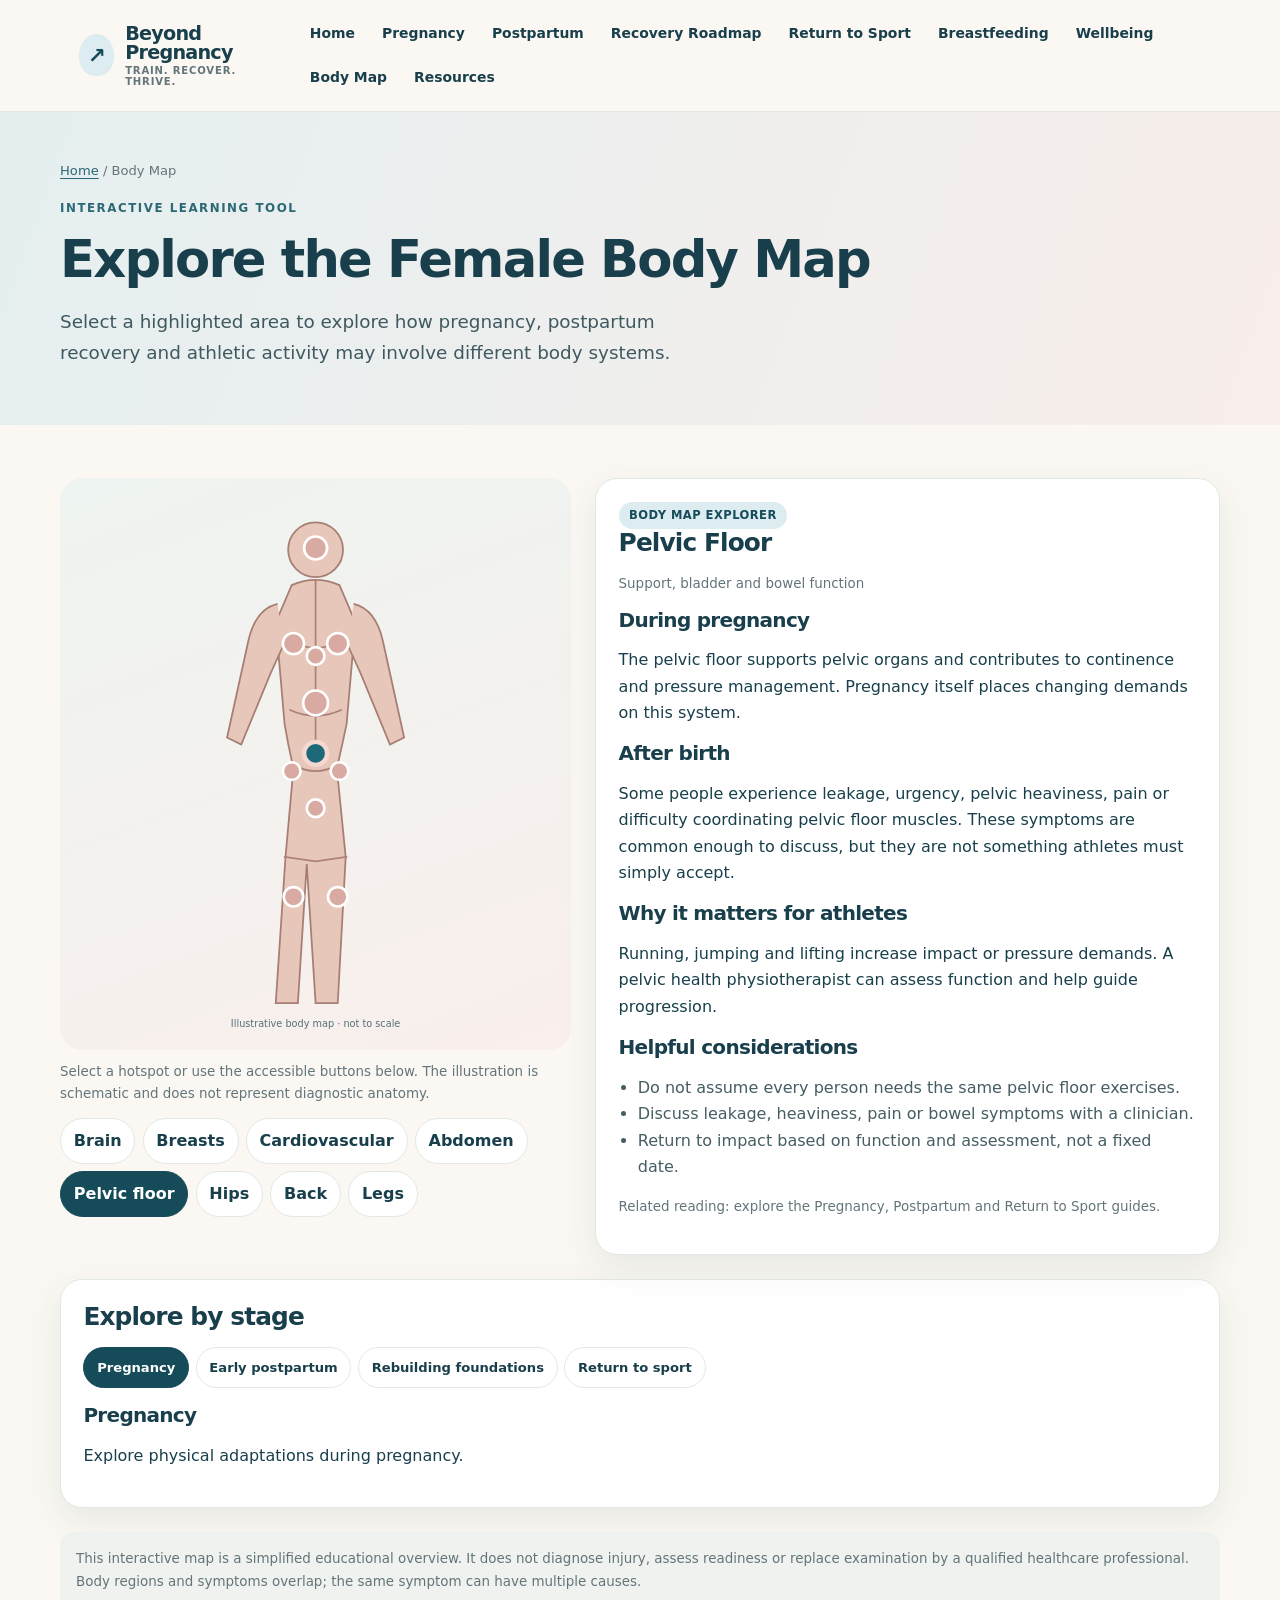
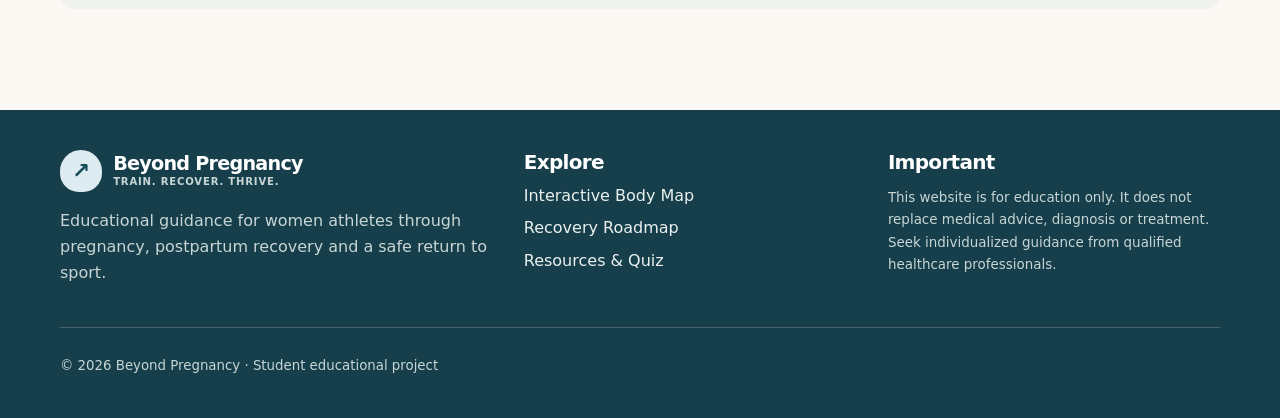
==== pages/body-map.html @ d061c002 "Add files via upload versión inicial" ====
<!doctype html>
<html lang="en"><head><meta charset="utf-8"><meta name="viewport" content="width=device-width, initial-scale=1">
<meta name="description" content="Evidence-informed educational guidance for women athletes navigating pregnancy, postpartum recovery and a return to sport.">
<title>Interactive Body Map | Beyond Pregnancy</title><link rel="stylesheet" href="../css/style.css" onerror="this.href='css/style.css'">
<script defer src="../js/main.js" onerror="this.src='js/main.js'"></script></head>
<body><a class="skip-link" href="#main">Skip to content</a>
<header class="site-header"><div class="header-inner"><a class="brand" href="../index.html"><span class="brand-mark">↗</span><span>Beyond Pregnancy<small>TRAIN. RECOVER. THRIVE.</small></span></a>
<button class="menu-toggle" aria-expanded="false" aria-label="Toggle navigation">☰</button><nav class="nav" aria-label="Main navigation">
<a href="../index.html">Home</a><a href="pregnancy.html">Pregnancy</a><a href="postpartum.html">Postpartum</a><a href="recovery-roadmap.html">Recovery Roadmap</a><a href="return-to-sport.html">Return to Sport</a><a href="breastfeeding.html">Breastfeeding</a><a href="wellbeing.html">Wellbeing</a><a href="body-map.html">Body Map</a><a href="resources.html">Resources</a>
</nav></div></header>

<main id="main"><section class="page-hero"><div class="container"><div class="breadcrumb"><a href="../index.html">Home</a> / Body Map</div><span class="eyebrow">Interactive learning tool</span><h1>Explore the Female Body Map</h1><p class="lead">Select a highlighted area to explore how pregnancy, postpartum recovery and athletic activity may involve different body systems.</p></div></section>
<section class="section"><div class="container"><div class="bodymap-layout"><div><div class="bodymap-figure"><svg viewBox="0 0 360 610" role="img" aria-label="Stylized educational front-view body diagram with selectable regions">
<g class="anatomy-shape"><circle cx="180" cy="63" r="31"/><path d="M153 103 Q180 91 207 103 L225 145 L215 260 Q210 284 204 310 L214 410 L205 575 L180 575 L170 418 L160 575 L135 575 L146 410 L155 310 Q149 284 145 260 L135 145 Z"/><path d="M137 124 Q112 130 104 166 L80 275 L96 283 L129 203 L144 170 M223 124 Q248 130 256 166 L280 275 L264 283 L231 203 L216 170" /></g>
<path class="anatomy-detail" d="M180 97 L180 295 M150 165 Q180 183 210 165 M151 244 Q180 257 209 244 M155 306 Q180 320 205 306 M145 410 L180 415 L215 410"/>
<circle class="hotspot" data-zone="brain" cx="180" cy="61" r="13"/><circle class="hotspot" data-zone="breasts" cx="155" cy="169" r="12"/><circle class="hotspot" data-zone="breasts" cx="205" cy="169" r="12"/>
<circle class="hotspot" data-zone="cardiovascular" cx="180" cy="183" r="10"/><circle class="hotspot" data-zone="abdomen" cx="180" cy="236" r="14"/><circle class="hotspot" data-zone="pelvic" cx="180" cy="293" r="13"/>
<circle class="hotspot" data-zone="hips" cx="153" cy="313" r="10"/><circle class="hotspot" data-zone="hips" cx="207" cy="313" r="10"/><circle class="hotspot" data-zone="back" cx="180" cy="355" r="10"/><circle class="hotspot" data-zone="legs" cx="155" cy="455" r="11"/><circle class="hotspot" data-zone="legs" cx="205" cy="455" r="11"/>
<text x="180" y="602" text-anchor="middle" font-size="11" fill="#557078">Illustrative body map · not to scale</text></svg></div><div class="small" style="margin-top:.7rem">Select a hotspot or use the accessible buttons below. The illustration is schematic and does not represent diagnostic anatomy.</div>
<div class="bodymap-buttons"><button data-zone="brain">Brain</button><button data-zone="breasts">Breasts</button><button data-zone="cardiovascular">Cardiovascular</button><button data-zone="abdomen">Abdomen</button><button data-zone="pelvic">Pelvic floor</button><button data-zone="hips">Hips</button><button data-zone="back">Back</button><button data-zone="legs">Legs</button></div></div>
<article class="tool-panel" id="bodymap-detail" aria-live="polite"><h2>Pelvic Floor</h2><p>Select a body area to learn more.</p></article></div>
<div class="tool-panel" style="margin-top:1.5rem"><h2>Explore by stage</h2><div class="stage-tabs"><button class="active" data-stage="pregnancy">Pregnancy</button><button data-stage="early">Early postpartum</button><button data-stage="rebuild">Rebuilding foundations</button><button data-stage="sport">Return to sport</button></div><div id="stage-description"><h3>Pregnancy</h3><p>Explore physical adaptations during pregnancy.</p></div></div>
<div class="disclaimer" style="margin-top:1.5rem">This interactive map is a simplified educational overview. It does not diagnose injury, assess readiness or replace examination by a qualified healthcare professional. Body regions and symptoms overlap; the same symptom can have multiple causes.</div></div></section></main>
<footer class="site-footer"><div class="container footer-grid"><div><a class="brand" style="color:white" href="../index.html"><span class="brand-mark">↗</span><span>Beyond Pregnancy<small>TRAIN. RECOVER. THRIVE.</small></span></a><p>Educational guidance for women athletes through pregnancy, postpartum recovery and a safe return to sport.</p></div><div><h3 style="color:white">Explore</h3><div class="footer-links"><a href="../pages/body-map.html">Interactive Body Map</a><a href="../pages/recovery-roadmap.html">Recovery Roadmap</a><a href="../pages/resources.html">Resources & Quiz</a></div></div><div><h3 style="color:white">Important</h3><p class="small">This website is for education only. It does not replace medical advice, diagnosis or treatment. Seek individualized guidance from qualified healthcare professionals.</p></div></div><div class="container"><hr style="border-color:#49636a"><small>© <span data-year></span> Beyond Pregnancy · Student educational project</small></div></footer><script defer src="../js/body-map.js"></script></body></html>
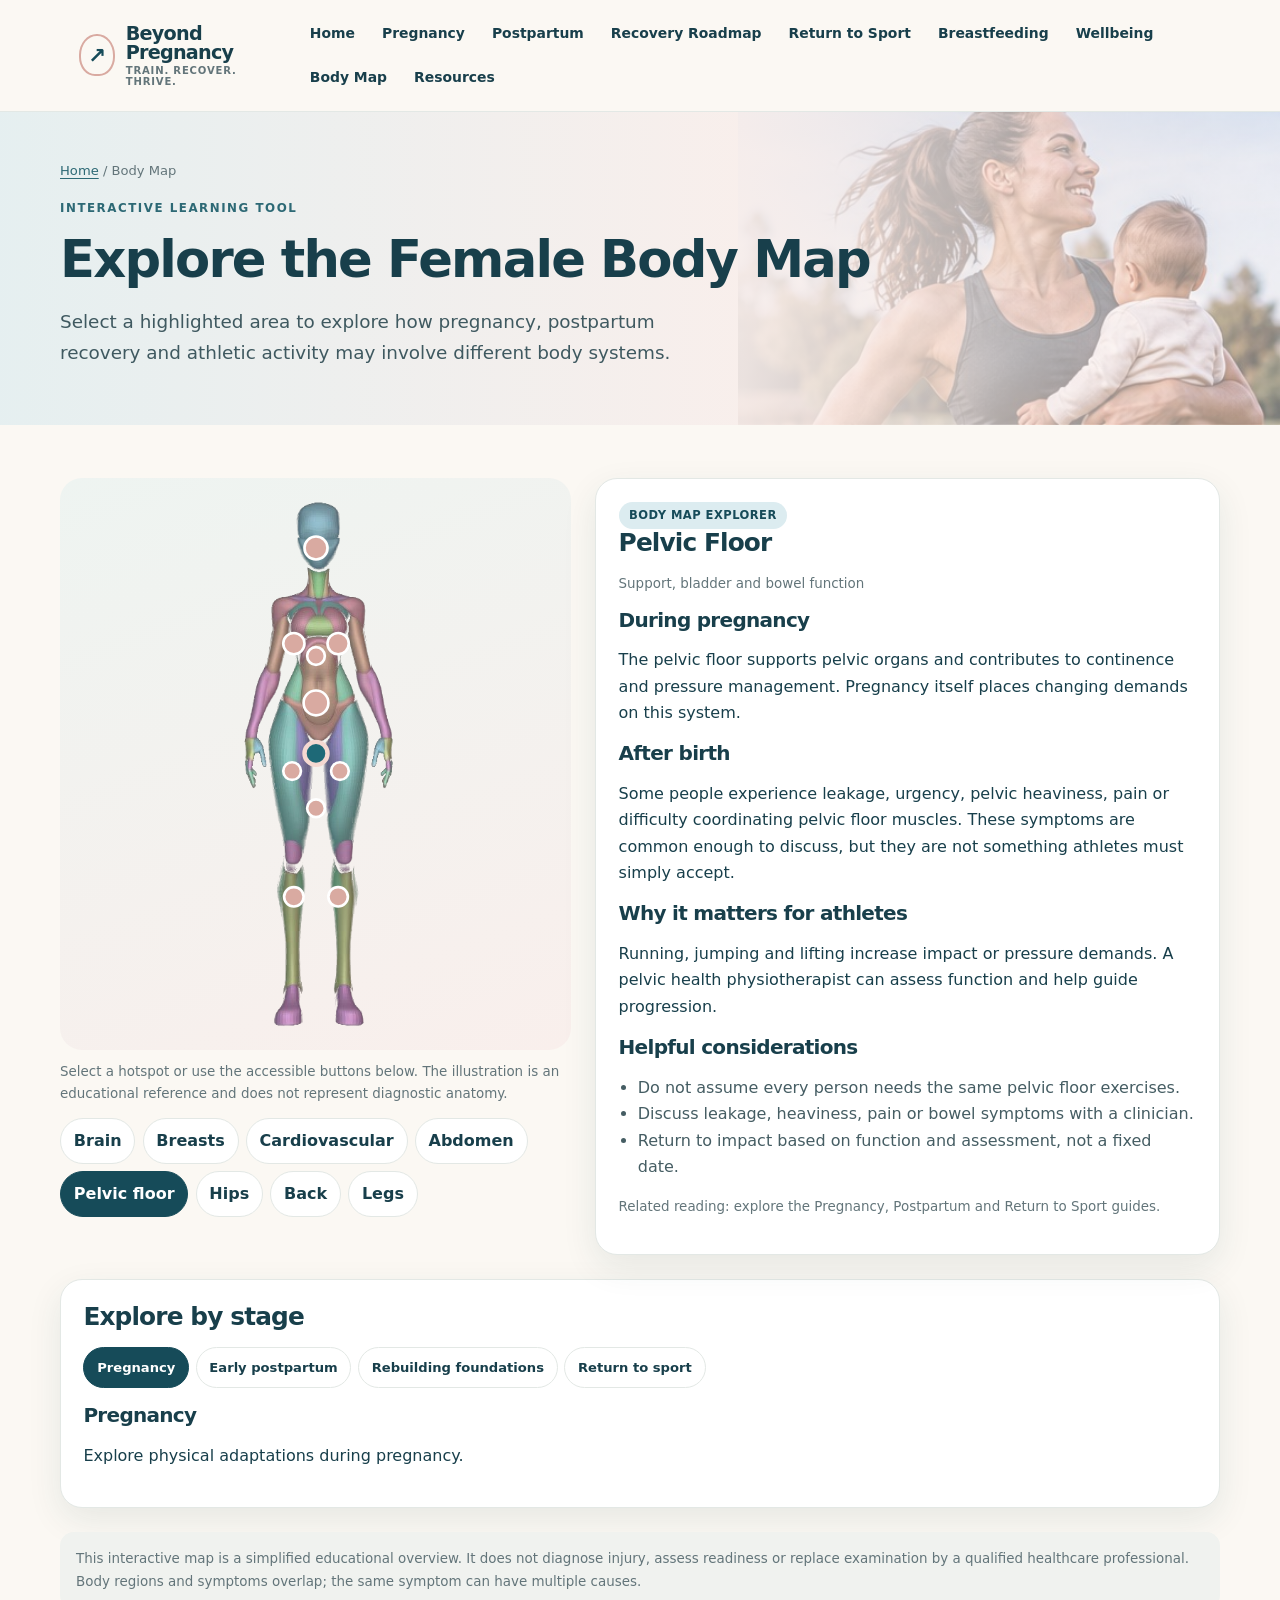
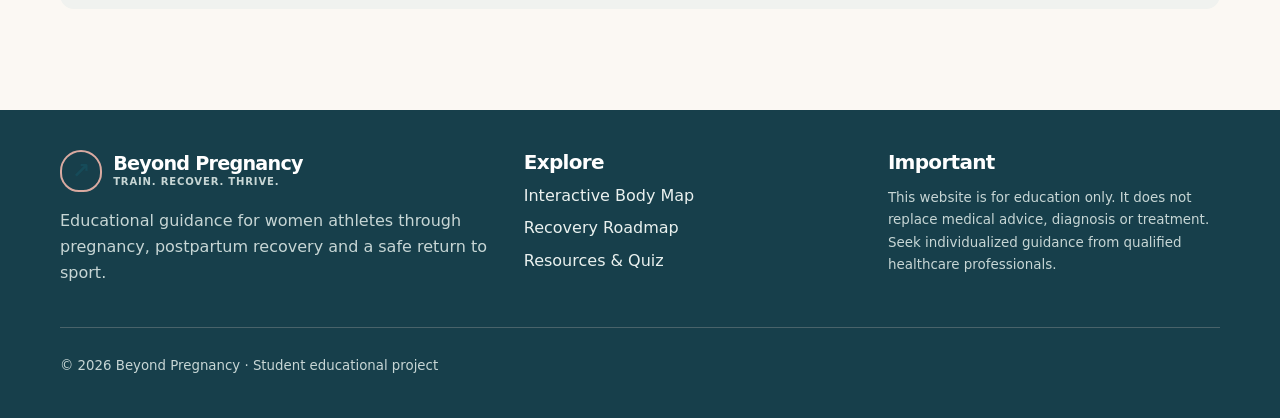
==== commit 9dfffe8e: "Add files via upload versión 2" ====
--- a/pages/body-map.html
+++ b/pages/body-map.html
@@ -10,13 +10,11 @@
 </nav></div></header>
 
 <main id="main"><section class="page-hero"><div class="container"><div class="breadcrumb"><a href="../index.html">Home</a> / Body Map</div><span class="eyebrow">Interactive learning tool</span><h1>Explore the Female Body Map</h1><p class="lead">Select a highlighted area to explore how pregnancy, postpartum recovery and athletic activity may involve different body systems.</p></div></section>
-<section class="section"><div class="container"><div class="bodymap-layout"><div><div class="bodymap-figure"><svg viewBox="0 0 360 610" role="img" aria-label="Stylized educational front-view body diagram with selectable regions">
-<g class="anatomy-shape"><circle cx="180" cy="63" r="31"/><path d="M153 103 Q180 91 207 103 L225 145 L215 260 Q210 284 204 310 L214 410 L205 575 L180 575 L170 418 L160 575 L135 575 L146 410 L155 310 Q149 284 145 260 L135 145 Z"/><path d="M137 124 Q112 130 104 166 L80 275 L96 283 L129 203 L144 170 M223 124 Q248 130 256 166 L280 275 L264 283 L231 203 L216 170" /></g>
-<path class="anatomy-detail" d="M180 97 L180 295 M150 165 Q180 183 210 165 M151 244 Q180 257 209 244 M155 306 Q180 320 205 306 M145 410 L180 415 L215 410"/>
+<section class="section"><div class="container"><div class="bodymap-layout"><div><div class="bodymap-figure"><div class="anatomy-image-wrap"><img src="../images/anatomy/female-anatomy.png" alt="Female anatomical body illustration showing major body regions" class="anatomy-image"><svg viewBox="0 0 360 610" role="group" aria-label="Selectable body regions">
 <circle class="hotspot" data-zone="brain" cx="180" cy="61" r="13"/><circle class="hotspot" data-zone="breasts" cx="155" cy="169" r="12"/><circle class="hotspot" data-zone="breasts" cx="205" cy="169" r="12"/>
 <circle class="hotspot" data-zone="cardiovascular" cx="180" cy="183" r="10"/><circle class="hotspot" data-zone="abdomen" cx="180" cy="236" r="14"/><circle class="hotspot" data-zone="pelvic" cx="180" cy="293" r="13"/>
 <circle class="hotspot" data-zone="hips" cx="153" cy="313" r="10"/><circle class="hotspot" data-zone="hips" cx="207" cy="313" r="10"/><circle class="hotspot" data-zone="back" cx="180" cy="355" r="10"/><circle class="hotspot" data-zone="legs" cx="155" cy="455" r="11"/><circle class="hotspot" data-zone="legs" cx="205" cy="455" r="11"/>
-<text x="180" y="602" text-anchor="middle" font-size="11" fill="#557078">Illustrative body map · not to scale</text></svg></div><div class="small" style="margin-top:.7rem">Select a hotspot or use the accessible buttons below. The illustration is schematic and does not represent diagnostic anatomy.</div>
+</svg></div></div><div class="small" style="margin-top:.7rem">Select a hotspot or use the accessible buttons below. The illustration is an educational reference and does not represent diagnostic anatomy.</div>
 <div class="bodymap-buttons"><button data-zone="brain">Brain</button><button data-zone="breasts">Breasts</button><button data-zone="cardiovascular">Cardiovascular</button><button data-zone="abdomen">Abdomen</button><button data-zone="pelvic">Pelvic floor</button><button data-zone="hips">Hips</button><button data-zone="back">Back</button><button data-zone="legs">Legs</button></div></div>
 <article class="tool-panel" id="bodymap-detail" aria-live="polite"><h2>Pelvic Floor</h2><p>Select a body area to learn more.</p></article></div>
 <div class="tool-panel" style="margin-top:1.5rem"><h2>Explore by stage</h2><div class="stage-tabs"><button class="active" data-stage="pregnancy">Pregnancy</button><button data-stage="early">Early postpartum</button><button data-stage="rebuild">Rebuilding foundations</button><button data-stage="sport">Return to sport</button></div><div id="stage-description"><h3>Pregnancy</h3><p>Explore physical adaptations during pregnancy.</p></div></div>
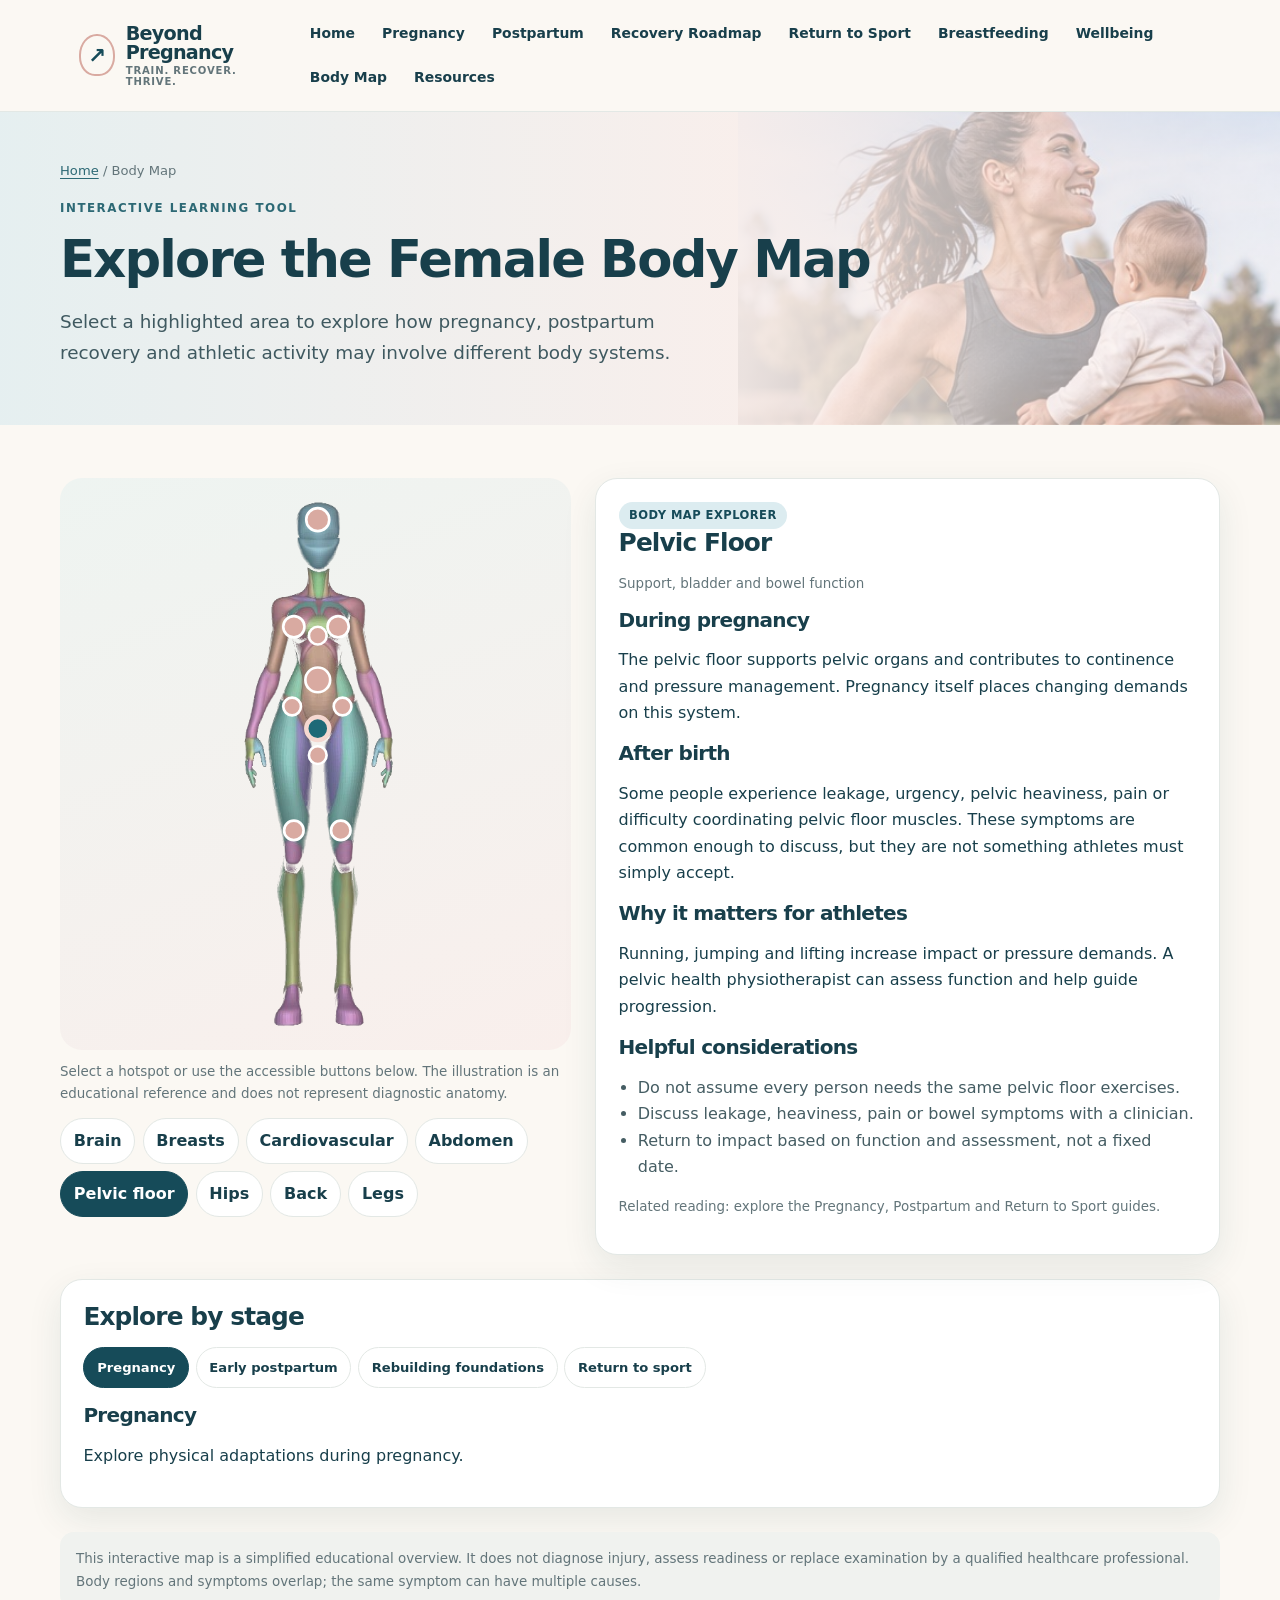
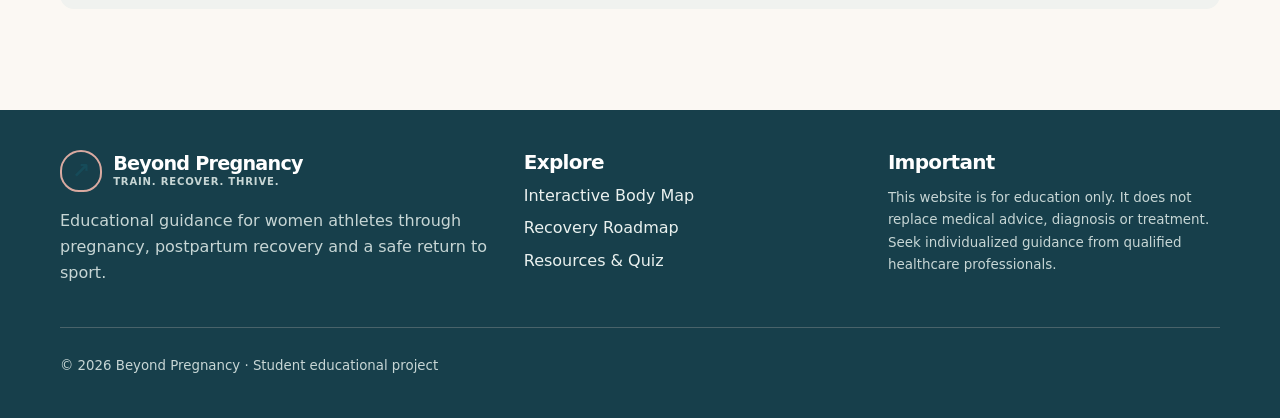
==== commit 4bceab5b: "Update body-map.html ajuste puntos - body map" ====
--- a/pages/body-map.html
+++ b/pages/body-map.html
@@ -11,12 +11,12 @@
 
 <main id="main"><section class="page-hero"><div class="container"><div class="breadcrumb"><a href="../index.html">Home</a> / Body Map</div><span class="eyebrow">Interactive learning tool</span><h1>Explore the Female Body Map</h1><p class="lead">Select a highlighted area to explore how pregnancy, postpartum recovery and athletic activity may involve different body systems.</p></div></section>
 <section class="section"><div class="container"><div class="bodymap-layout"><div><div class="bodymap-figure"><div class="anatomy-image-wrap"><img src="../images/anatomy/female-anatomy.png" alt="Female anatomical body illustration showing major body regions" class="anatomy-image"><svg viewBox="0 0 360 610" role="group" aria-label="Selectable body regions">
-<circle class="hotspot" data-zone="brain" cx="180" cy="61" r="13"/><circle class="hotspot" data-zone="breasts" cx="155" cy="169" r="12"/><circle class="hotspot" data-zone="breasts" cx="205" cy="169" r="12"/>
-<circle class="hotspot" data-zone="cardiovascular" cx="180" cy="183" r="10"/><circle class="hotspot" data-zone="abdomen" cx="180" cy="236" r="14"/><circle class="hotspot" data-zone="pelvic" cx="180" cy="293" r="13"/>
-<circle class="hotspot" data-zone="hips" cx="153" cy="313" r="10"/><circle class="hotspot" data-zone="hips" cx="207" cy="313" r="10"/><circle class="hotspot" data-zone="back" cx="180" cy="355" r="10"/><circle class="hotspot" data-zone="legs" cx="155" cy="455" r="11"/><circle class="hotspot" data-zone="legs" cx="205" cy="455" r="11"/>
+<circle class="hotspot" data-zone="brain" cx="182" cy="29" r="13"/><circle class="hotspot" data-zone="breasts" cx="155" cy="150" r="12"/><circle class="hotspot" data-zone="breasts" cx="205" cy="150" r="12"/>
+<circle class="hotspot" data-zone="cardiovascular" cx="182" cy="160" r="10"/><circle class="hotspot" data-zone="abdomen" cx="182" cy="210" r="14"/><circle class="hotspot" data-zone="pelvic" cx="182" cy="265" r="13"/>
+<circle class="hotspot" data-zone="hips" cx="153" cy="240" r="10"/><circle class="hotspot" data-zone="hips" cx="210" cy="240" r="10"/><circle class="hotspot" data-zone="back" cx="182" cy="295" r="10"/><circle class="hotspot" data-zone="legs" cx="155" cy="380" r="11"/><circle class="hotspot" data-zone="legs" cx="208" cy="380" r="11"/>
 </svg></div></div><div class="small" style="margin-top:.7rem">Select a hotspot or use the accessible buttons below. The illustration is an educational reference and does not represent diagnostic anatomy.</div>
 <div class="bodymap-buttons"><button data-zone="brain">Brain</button><button data-zone="breasts">Breasts</button><button data-zone="cardiovascular">Cardiovascular</button><button data-zone="abdomen">Abdomen</button><button data-zone="pelvic">Pelvic floor</button><button data-zone="hips">Hips</button><button data-zone="back">Back</button><button data-zone="legs">Legs</button></div></div>
 <article class="tool-panel" id="bodymap-detail" aria-live="polite"><h2>Pelvic Floor</h2><p>Select a body area to learn more.</p></article></div>
 <div class="tool-panel" style="margin-top:1.5rem"><h2>Explore by stage</h2><div class="stage-tabs"><button class="active" data-stage="pregnancy">Pregnancy</button><button data-stage="early">Early postpartum</button><button data-stage="rebuild">Rebuilding foundations</button><button data-stage="sport">Return to sport</button></div><div id="stage-description"><h3>Pregnancy</h3><p>Explore physical adaptations during pregnancy.</p></div></div>
 <div class="disclaimer" style="margin-top:1.5rem">This interactive map is a simplified educational overview. It does not diagnose injury, assess readiness or replace examination by a qualified healthcare professional. Body regions and symptoms overlap; the same symptom can have multiple causes.</div></div></section></main>
-<footer class="site-footer"><div class="container footer-grid"><div><a class="brand" style="color:white" href="../index.html"><span class="brand-mark">↗</span><span>Beyond Pregnancy<small>TRAIN. RECOVER. THRIVE.</small></span></a><p>Educational guidance for women athletes through pregnancy, postpartum recovery and a safe return to sport.</p></div><div><h3 style="color:white">Explore</h3><div class="footer-links"><a href="../pages/body-map.html">Interactive Body Map</a><a href="../pages/recovery-roadmap.html">Recovery Roadmap</a><a href="../pages/resources.html">Resources & Quiz</a></div></div><div><h3 style="color:white">Important</h3><p class="small">This website is for education only. It does not replace medical advice, diagnosis or treatment. Seek individualized guidance from qualified healthcare professionals.</p></div></div><div class="container"><hr style="border-color:#49636a"><small>© <span data-year></span> Beyond Pregnancy · Student educational project</small></div></footer><script defer src="../js/body-map.js"></script></body></html>+<footer class="site-footer"><div class="container footer-grid"><div><a class="brand" style="color:white" href="../index.html"><span class="brand-mark">↗</span><span>Beyond Pregnancy<small>TRAIN. RECOVER. THRIVE.</small></span></a><p>Educational guidance for women athletes through pregnancy, postpartum recovery and a safe return to sport.</p></div><div><h3 style="color:white">Explore</h3><div class="footer-links"><a href="../pages/body-map.html">Interactive Body Map</a><a href="../pages/recovery-roadmap.html">Recovery Roadmap</a><a href="../pages/resources.html">Resources & Quiz</a></div></div><div><h3 style="color:white">Important</h3><p class="small">This website is for education only. It does not replace medical advice, diagnosis or treatment. Seek individualized guidance from qualified healthcare professionals.</p></div></div><div class="container"><hr style="border-color:#49636a"><small>© <span data-year></span> Beyond Pregnancy · Student educational project</small></div></footer><script defer src="../js/body-map.js"></script></body></html>
